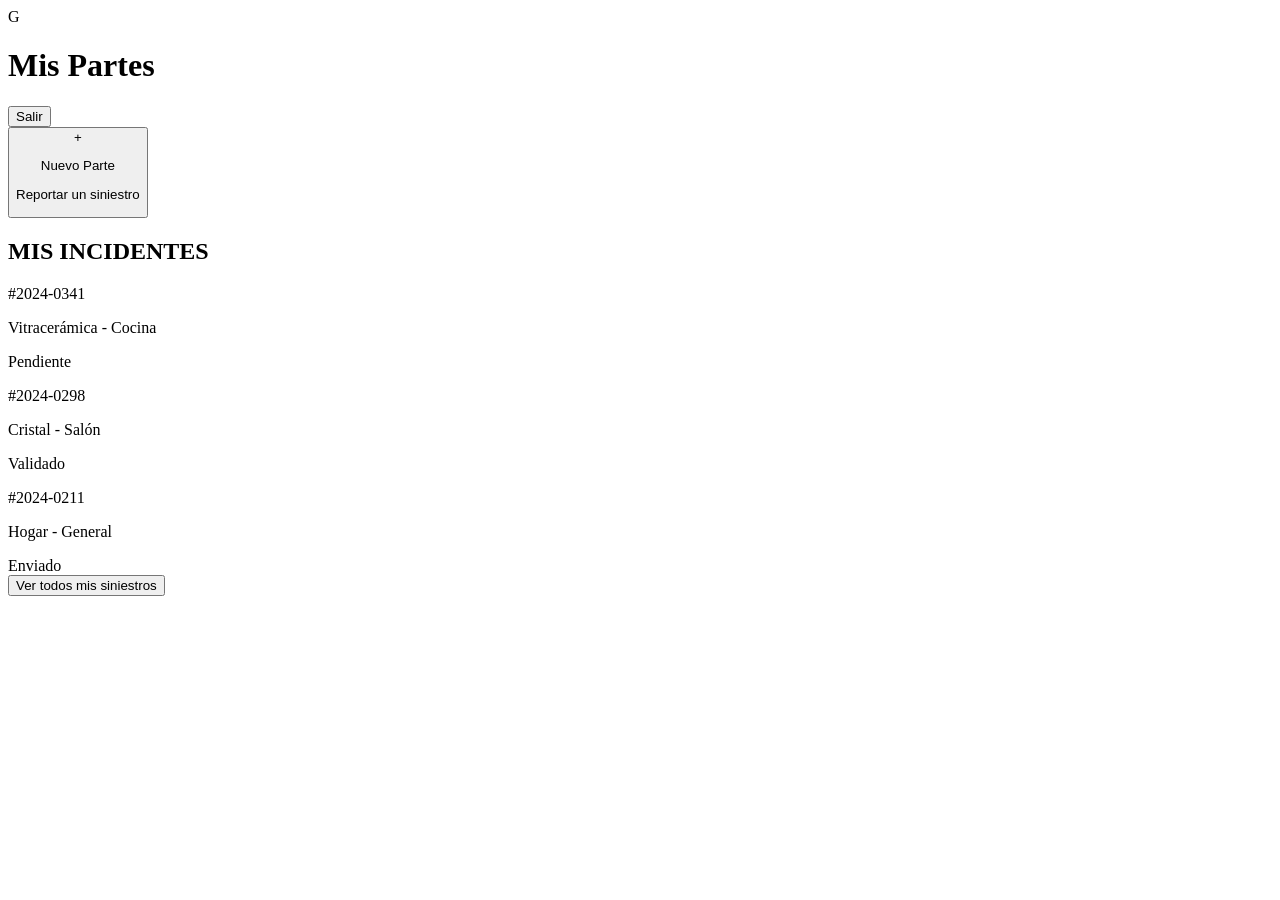
==== cliente/dashboard.html @ f973b1fd "carpeta cliente" ====
<!DOCTYPE html>
<html lang="es">
<head>
    <meta charset="UTF-8">
    <meta name="viewport" content="width=device-width, initial-scale=1.0">
    <title>GPLK - Dashboard</title>
    <link rel="stylesheet" href="Styles/stylesCliente.css">
</head>
<body>
    <div class="mobile-container">
        <!-- Contenedor Principal del Dashboard -->
         <div class="mobile-box">
            <!-- Encabezado del Dashboard -->
            <div class="dashboard-header">
                <div class="header-left">
                    <div class="logo-small">G</div>
                    <h1>Mis Partes</h1>
                </div>
                <div class="header-right">
                    <button class="btn-logout" onclick="logout()">Salir</button>
                </div>
            </div>

            <!-- Contenido Principal -->
            <div class="dashboard-content">
                <!-- Botón Nuevo Parte -->
                <button class="btn-nuevo-parte" onclick="irASeleccion()">
                    <span class="btn-icon">+</span>
                    <div class="btn-text">
                        <p class="btn-title">Nuevo Parte</p>
                        <p class="btn-subtitle">Reportar un siniestro</p>
                    </div>
                </button>

                <!-- Sección Mis Incidentes/Siniestros -->
                <div class="incidentes-section">
                    <h2 class="section-title">MIS INCIDENTES</h2>
                    
                    <div id="incidentesList" class="incidentes-list">
                        <!-- Los incidentes se cargarán aquí dinámicamente -->
                        <div class="incidente-card">
                            <div class="incidente-icon fuego"></div>
                            <div class="incidente-info">
                                <p class="incidente-id">#2024-0341</p>
                                <p class="incidente-tipo">Vitracerámica - Cocina</p>
                            </div>
                            <span class="badge badge-pendiente">Pendiente</span>
                        </div>

                        <div class="incidente-card">
                            <div class="incidente-icon cristal"></div>
                            <div class="incidente-info">
                                <p class="incidente-id">#2024-0298</p>
                                <p class="incidente-tipo">Cristal - Salón</p>
                            </div>
                            <span class="badge badge-validado">Validado</span>
                        </div>

                        <div class="incidente-card">
                            <div class="incidente-icon hogar"></div>
                            <div class="incidente-info">
                                <p class="incidente-id">#2024-0211</p>
                                <p class="incidente-tipo">Hogar - General</p>
                            </div>
                            <span class="badge badge-enviado">Enviado</span>
                        </div>
                    </div>
                </div>

                <!-- Botón Ver Todos -->
                <button class="btn-seguimiento" onclick="irASeguimiento()">
                    Ver todos mis siniestros
                </button>
            </div>
        </div>
    </div>

    <script src="js/main.js"></script>
</body>
</html>
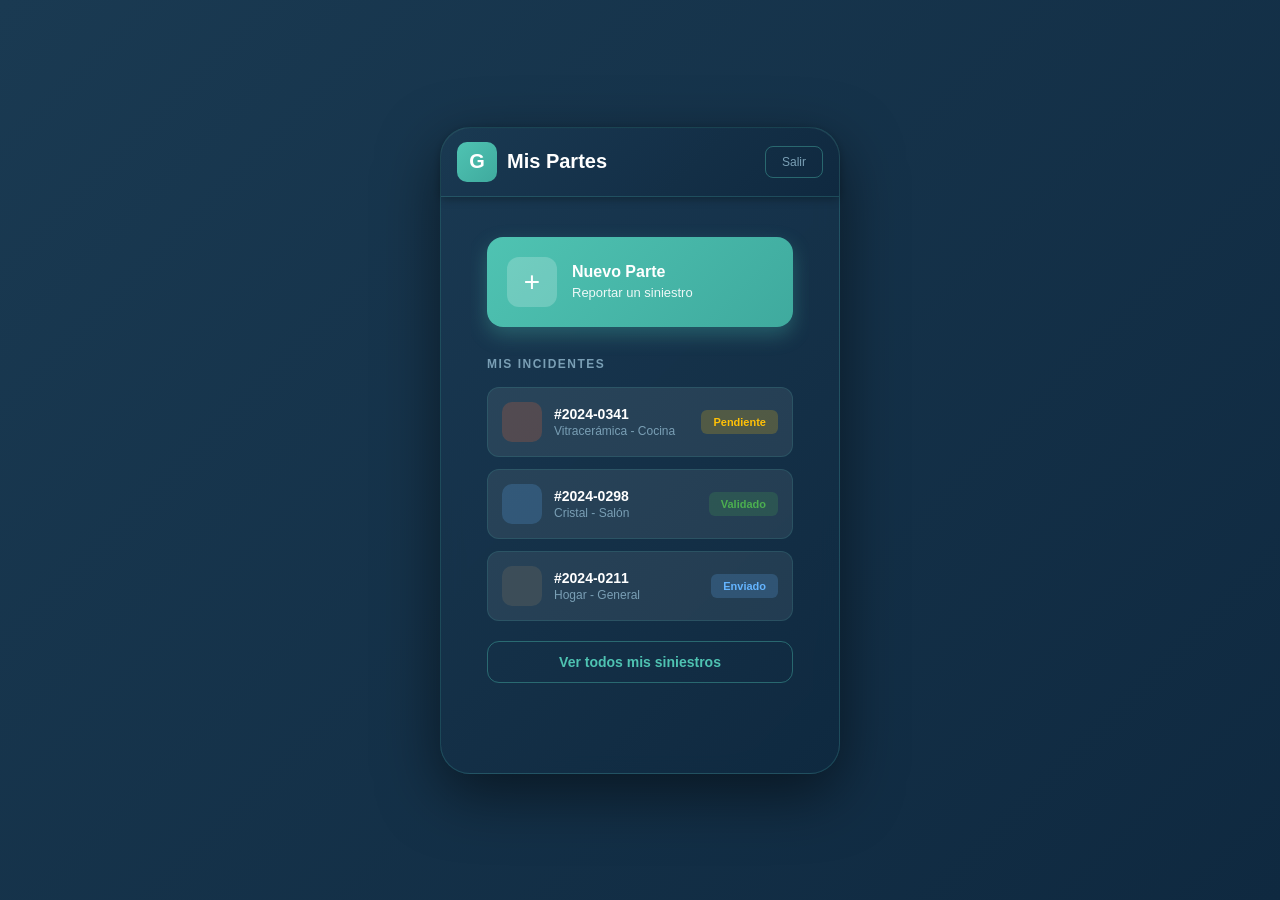
==== commit 22a59569: "Formulario V1 hecho" ====
--- a/cliente/dashboard.html
+++ b/cliente/dashboard.html
@@ -4,7 +4,7 @@
     <meta charset="UTF-8">
     <meta name="viewport" content="width=device-width, initial-scale=1.0">
     <title>GPLK - Dashboard</title>
-    <link rel="stylesheet" href="Styles/stylesCliente.css">
+    <link rel="stylesheet" href="../Styles/stylesCliente.css">
 </head>
 <body>
     <div class="mobile-container">
@@ -24,13 +24,13 @@
             <!-- Contenido Principal -->
             <div class="dashboard-content">
                 <!-- Botón Nuevo Parte -->
-                <button class="btn-nuevo-parte" onclick="irASeleccion()">
+                <a href="seleccion.html" class="btn-nuevo-parte">
                     <span class="btn-icon">+</span>
                     <div class="btn-text">
                         <p class="btn-title">Nuevo Parte</p>
                         <p class="btn-subtitle">Reportar un siniestro</p>
                     </div>
-                </button>
+                </a>
 
                 <!-- Sección Mis Incidentes/Siniestros -->
                 <div class="incidentes-section">
@@ -68,13 +68,13 @@
                 </div>
 
                 <!-- Botón Ver Todos -->
-                <button class="btn-seguimiento" onclick="irASeguimiento()">
+                <a href="seguimiento.html" class="btn-seguimiento">
                     Ver todos mis siniestros
-                </button>
+                </a>
             </div>
         </div>
     </div>
 
-    <script src="js/main.js"></script>
+    <script src="../js/main.js"></script>
 </body>
 </html>
--- a/Styles/stylesCliente.css
+++ b/Styles/stylesCliente.css
@@ -0,0 +1,1135 @@
+/* ============================================
+   ESTILOS GENERALES - GPLK
+   ============================================ */
+.mobile-container {
+    width: 100%;
+    max-width: 400px;
+}
+.mobile-box {
+    background: linear-gradient(135deg, rgba(26, 58, 82, 0.95) 0%, rgba(15, 41, 64, 0.95) 100%);
+    border: 1px solid rgba(79, 195, 178, 0.2);
+    border-radius: 30px;
+    padding: 50px 30px;
+    box-shadow: 
+        0 20px 60px rgba(0, 0, 0, 0.5),
+        inset 0 1px 0 rgba(255, 255, 255, 0.1);
+    backdrop-filter: blur(10px);
+}
+
+/* ============================================
+   ESTILOS DEL LOGIN - GPLK
+   ============================================ */
+
+* {
+    margin: 0;
+    padding: 0;
+    box-sizing: border-box;
+}
+
+body {
+    font-family: 'Segoe UI', Tahoma, Geneva, Verdana, sans-serif;
+    background: linear-gradient(135deg, #1a3a52 0%, #0f2940 100%);
+    min-height: 100vh;
+    display: flex;
+    justify-content: center;
+    align-items: center;
+    padding: 20px;
+}
+
+
+/* Sección de Logo */
+.logo-section {
+    text-align: center;
+    margin-bottom: 40px;
+}
+
+/* Icono del Logo */
+.logo-icon {
+    width: 140px;
+    height: 140px;
+    margin: 0 auto 25px;
+    background: rgba(79, 195, 178, 0.1);
+    border-radius: 20px;
+    display: flex;
+    align-items: center;
+    justify-content: center;
+}
+
+.logo-icon svg {
+    width: 100%;
+    height: 100%;
+}
+
+.logo-img {
+    width: 100%;
+    height: 100%;
+    object-fit: contain;
+}
+
+/* Título GPLK */
+.logo-title {
+    font-size: 36px;
+    font-weight: 700;
+    color: #ffffff;
+    margin-bottom: 5px;
+    letter-spacing: 2px;
+}
+
+/* Subtítulo */
+.logo-subtitle {
+    font-size: 11px;
+    color: #7a9fb5;
+    letter-spacing: 1.5px;
+    text-transform: uppercase;
+    font-weight: 500;
+}
+
+/* Formulario */
+.login-form {
+    display: flex;
+    flex-direction: column;
+    gap: 16px;
+    margin-bottom: 20px;
+}
+
+/* Grupo de formulario */
+.form-group {
+    display: flex;
+    flex-direction: column;
+}
+
+/* Inputs */
+.form-input {
+    padding: 14px 16px;
+    border: 1px solid rgba(79, 195, 178, 0.3);
+    border-radius: 12px;
+    background: rgba(79, 195, 178, 0.08);
+    color: #ffffff;
+    font-size: 14px;
+    transition: all 0.3s ease;
+    font-family: inherit;
+}
+
+.form-input::placeholder {
+    color: #7a9fb5;
+}
+
+.form-input:focus {
+    outline: none;
+    border-color: rgba(79, 195, 178, 0.6);
+    background: rgba(79, 195, 178, 0.12);
+    box-shadow: 0 0 10px rgba(79, 195, 178, 0.2);
+}
+
+/* Botón Entrar */
+.btn-entrar {
+    padding: 14px 16px;
+    background: linear-gradient(135deg, #4fc3b2 0%, #3faa9e 100%);
+    color: #ffffff;
+    border: none;
+    border-radius: 12px;
+    font-size: 15px;
+    font-weight: 600;
+    cursor: pointer;
+    transition: all 0.3s ease;
+    text-transform: uppercase;
+    letter-spacing: 1px;
+    box-shadow: 0 8px 20px rgba(79, 195, 178, 0.3);
+    margin-top: 10px;
+}
+
+.btn-entrar:hover {
+    background: linear-gradient(135deg, #5cd9c8 0%, #4fc3b2 100%);
+    box-shadow: 0 12px 30px rgba(79, 195, 178, 0.4);
+    transform: translateY(-2px);
+}
+
+.btn-entrar:active {
+    transform: translateY(0);
+    box-shadow: 0 4px 12px rgba(79, 195, 178, 0.3);
+}
+
+.btn-entrar:disabled {
+    opacity: 0.6;
+    cursor: not-allowed;
+}
+
+/* Enlace Contraseña Olvidada */
+.forgot-password {
+    text-align: center;
+}
+
+.forgot-password a {
+    color: #7a9fb5;
+    text-decoration: none;
+    font-size: 12px;
+    transition: all 0.3s ease;
+    border-bottom: 1px solid transparent;
+}
+
+.forgot-password a:hover {
+    color: #4fc3b2;
+    border-bottom-color: #4fc3b2;
+}
+
+/* Responsive */
+@media (max-width: 480px) {
+    .login-box {
+        padding: 40px 20px;
+        border-radius: 20px;
+    }
+
+    .logo-title {
+        font-size: 28px;
+    }
+
+    .logo-icon {
+        width: 60px;
+        height: 60px;
+    }
+
+    .form-input,
+    .btn-entrar {
+        font-size: 13px;
+        padding: 12px 14px;
+    }
+
+    .logo-section {
+        margin-bottom: 30px;
+    }
+
+    .login-form {
+        gap: 14px;
+    }
+}
+
+/* ============================================
+   ESTILOS DEL DASHBOARD - GPLK
+   ============================================ */
+
+body {
+    font-family: 'Segoe UI', Tahoma, Geneva, Verdana, sans-serif;
+    background: linear-gradient(135deg, #1a3a52 0%, #0f2940 100%);
+    min-height: 100vh;
+    display: flex;
+    justify-content: center;
+    align-items: center;
+    padding: 20px;
+}
+
+/* Encabezado del Dashboard */
+.dashboard-header {
+    background: linear-gradient(135deg, rgba(26, 58, 82, 0.95) 0%, rgba(15, 41, 64, 0.95) 100%);
+    border-bottom: 1px solid rgba(79, 195, 178, 0.2);
+    padding: 14px 16px;
+    display: flex;
+    justify-content: space-between;
+    align-items: center;
+    box-shadow: 0 2px 10px rgba(0, 0, 0, 0.3);
+    flex-shrink: 0;
+    width: calc(100% + 60px); /*adaptar el ancho al ancho de la pantalla mobil simulada*/
+    margin: -50px -30px 0 -30px;
+    border-radius: 30px 30px 0 0;
+}
+
+.header-left {
+    display: flex;
+    align-items: center;
+    gap: 10px;
+}
+
+.logo-small {
+    width: 40px;
+    height: 40px;
+    background: linear-gradient(135deg, #4fc3b2 0%, #3faa9e 100%);
+    border-radius: 10px;
+    display: flex;
+    align-items: center;
+    justify-content: center;
+    color: #ffffff;
+    font-weight: 700;
+    font-size: 20px;
+}
+
+.dashboard-header h1 {
+    color: #ffffff;
+    font-size: 20px;
+    font-weight: 600;
+    margin: 0;
+}
+
+.header-right {
+    display: flex;
+    gap: 10px;
+}
+
+.btn-logout {
+    padding: 8px 16px;
+    background: transparent;
+    color: #7a9fb5;
+    border: 1px solid rgba(79, 195, 178, 0.4);
+    border-radius: 8px;
+    font-size: 12px;
+    cursor: pointer;
+    transition: all 0.3s ease;
+}
+
+.btn-logout:hover {
+    color: #4fc3b2;
+    border-color: rgba(79, 195, 178, 0.8);
+    background: rgba(79, 195, 178, 0.1);
+}
+
+/* Contenido del Dashboard */
+.dashboard-content {
+    flex: 1;
+    padding: 40px 16px;
+    overflow-y: auto;
+    width: 100%;
+    display: flex;
+    flex-direction: column;
+    justify-content: center;
+}
+
+/* Botón Nuevo Parte */
+.btn-nuevo-parte {
+    width: 100%;
+    margin: 0 0 30px 0;
+    padding: 20px;
+    background: linear-gradient(135deg, #4fc3b2 0%, #3faa9e 100%);
+    border: none;
+    border-radius: 16px;
+    color: #ffffff;
+    display: flex;
+    align-items: center;
+    gap: 15px;
+    cursor: pointer;
+    transition: all 0.3s ease;
+    box-shadow: 0 8px 20px rgba(79, 195, 178, 0.3);
+    text-decoration: none;
+}
+
+.btn-nuevo-parte:hover {
+    transform: translateY(-4px);
+    box-shadow: 0 12px 30px rgba(79, 195, 178, 0.4);
+}
+
+.btn-icon {
+    width: 50px;
+    height: 50px;
+    background: rgba(255, 255, 255, 0.2);
+    border-radius: 12px;
+    display: flex;
+    align-items: center;
+    justify-content: center;
+    font-size: 28px;
+    font-weight: 300;
+    flex-shrink: 0;
+}
+
+.btn-text {
+    text-align: left;
+}
+
+.btn-title {
+    font-size: 16px;
+    font-weight: 600;
+    margin-bottom: 4px;
+}
+
+.btn-subtitle {
+    font-size: 13px;
+    opacity: 0.9;
+}
+
+/* Sección de Incidentes */
+.incidentes-section {
+    width: 100%;
+}
+
+.section-title {
+    color: #7a9fb5;
+    font-size: 12px;
+    font-weight: 700;
+    letter-spacing: 1.5px;
+    text-transform: uppercase;
+    margin-bottom: 16px;
+}
+
+.incidentes-list {
+    display: flex;
+    flex-direction: column;
+    gap: 12px;
+    margin-bottom: 20px;
+}
+
+/* Tarjeta de Incidente */
+.incidente-card {
+    background: rgba(255, 255, 255, 0.08);
+    border: 1px solid rgba(79, 195, 178, 0.15);
+    border-radius: 12px;
+    padding: 14px;
+    display: flex;
+    align-items: center;
+    gap: 12px;
+    transition: all 0.3s ease;
+    cursor: pointer;
+}
+
+.incidente-card:hover {
+    background: rgba(79, 195, 178, 0.1);
+    border-color: rgba(79, 195, 178, 0.3);
+    transform: translateX(4px);
+}
+
+.incidente-icon {
+    width: 40px;
+    height: 40px;
+    border-radius: 10px;
+    display: flex;
+    align-items: center;
+    justify-content: center;
+    font-size: 20px;
+    flex-shrink: 0;
+}
+
+.incidente-icon.fuego {
+    background: rgba(255, 107, 53, 0.2);
+    color: #ff6b35;
+}
+
+.incidente-icon.cristal {
+    background: rgba(100, 180, 255, 0.2);
+    color: #64b4ff;
+}
+
+.incidente-icon.hogar {
+    background: rgba(150, 130, 100, 0.2);
+    color: #a89878;
+}
+
+.incidente-info {
+    flex: 1;
+}
+
+.incidente-id {
+    color: #ffffff;
+    font-size: 14px;
+    font-weight: 600;
+    margin-bottom: 2px;
+}
+
+.incidente-tipo {
+    color: #7a9fb5;
+    font-size: 12px;
+}
+
+/* Badges de Estado */
+.badge {
+    padding: 6px 12px;
+    border-radius: 6px;
+    font-size: 11px;
+    font-weight: 600;
+    white-space: nowrap;
+    text-transform: capitalize;
+}
+
+.badge-pendiente {
+    background: rgba(255, 193, 7, 0.2);
+    color: #ffc107;
+}
+
+.badge-validado {
+    background: rgba(76, 175, 80, 0.2);
+    color: #4caf50;
+}
+
+.badge-enviado {
+    background: rgba(100, 180, 255, 0.2);
+    color: #64b4ff;
+}
+
+/* Botón Seguimiento */
+.btn-seguimiento {
+    width: 100%;
+    margin: 0;
+    padding: 12px;
+    background: transparent;
+    border: 1px solid rgba(79, 195, 178, 0.4);
+    border-radius: 12px;
+    color: #4fc3b2;
+    font-size: 14px;
+    font-weight: 600;
+    cursor: pointer;
+    transition: all 0.3s ease;
+    text-decoration: none;
+    display: block;
+    text-align: center;
+}
+
+.btn-seguimiento:hover {
+    background: rgba(79, 195, 178, 0.1);
+    border-color: #4fc3b2;
+}
+
+/* Responsive Dashboard */
+@media (max-width: 480px) {
+    .dashboard-content {
+        padding: 16px;
+    }
+
+    .btn-nuevo-parte {
+        padding: 16px;
+        margin-bottom: 24px;
+    }
+
+    .btn-icon {
+        width: 40px;
+        height: 40px;
+        font-size: 24px;
+    }
+
+    .btn-title {
+        font-size: 15px;
+    }
+
+    .btn-subtitle {
+        font-size: 12px;
+    }
+
+    .incidente-card {
+        padding: 12px;
+    }
+}
+
+/* ============================================
+   ESTILOS DE SELECCIÓN - GPLK
+   ============================================ */
+
+/* Botón Atrás */
+.btn-back {
+    background: transparent;
+    color: #4fc3b2;
+    border: none;
+    font-size: 28px;
+    cursor: pointer;
+    padding: 0;
+    transition: all 0.3s ease;
+    text-decoration: none;
+}
+
+.btn-back:hover {
+    color: #5cd9c8;
+    transform: translateX(-2px);
+}
+
+/* Descripción */
+.seleccion-description {
+    text-align: center;
+    margin-bottom: 24px;
+}
+
+.seleccion-description p {
+    color: #7a9fb5;
+    font-size: 14px;
+    font-weight: 500;
+}
+
+/* Opciones de Proceso */
+.seleccion-options {
+    display: flex;
+    flex-direction: column;
+    gap: 16px;
+    margin-bottom: 24px;
+}
+
+/* Botón de Opción */
+.option-button {
+    display: flex;
+    align-items: center;
+    gap: 14px;
+    width: 100%;
+    padding: 18px;
+    background: linear-gradient(135deg, rgba(79, 195, 178, 0.15) 0%, rgba(79, 195, 178, 0.08) 100%);
+    border: 1.5px solid rgba(79, 195, 178, 0.3);
+    border-radius: 14px;
+    color: #ffffff;
+    cursor: pointer;
+    text-decoration: none;
+    transition: all 0.3s ease;
+    position: relative;
+    overflow: hidden;
+}
+
+.option-button:hover {
+    background: linear-gradient(135deg, rgba(79, 195, 178, 0.25) 0%, rgba(79, 195, 178, 0.15) 100%);
+    border-color: rgba(79, 195, 178, 0.6);
+    transform: translateX(4px);
+    box-shadow: 0 8px 20px rgba(79, 195, 178, 0.2);
+}
+
+.option-button:active {
+    transform: translateX(2px);
+}
+
+/* Ícono de Opción */
+.option-icon {
+    font-size: 32px;
+    flex-shrink: 0;
+}
+
+/* Contenido de Opción */
+.option-content {
+    flex: 1;
+    text-align: left;
+}
+
+.option-title {
+    font-size: 16px;
+    font-weight: 600;
+    margin: 0 0 4px 0;
+    color: #ffffff;
+}
+
+.option-subtitle {
+    font-size: 12px;
+    color: #7a9fb5;
+    margin: 0;
+}
+
+/* Flecha de Opción */
+.option-arrow {
+    font-size: 20px;
+    color: #4fc3b2;
+    flex-shrink: 0;
+}
+
+/* Información al pie */
+.seleccion-info {
+    text-align: center;
+    padding: 12px;
+    background: rgba(79, 195, 178, 0.08);
+    border-radius: 10px;
+}
+
+.seleccion-info p {
+    color: #7a9fb5;
+    font-size: 12px;
+    margin: 0;
+    line-height: 1.4;
+}
+
+/* ============================================
+   ESTILOS PARA BOTONES DE TIPO SINIESTRO
+   ============================================ */
+
+.tipo-buttons {
+    display: grid;
+    grid-template-columns: 1fr 1fr;
+    gap: 10px;
+    margin-bottom: 12px;
+}
+
+.tipo-btn {
+    padding: 12px;
+    background: rgba(79, 195, 178, 0.08);
+    border: 1px solid rgba(79, 195, 178, 0.3);
+    border-radius: 10px;
+    color: #7a9fb5;
+    font-size: 12px;
+    font-weight: 600;
+    cursor: pointer;
+    transition: all 0.3s ease;
+    text-align: center;
+    line-height: 1.3;
+}
+
+.tipo-btn:hover {
+    background: rgba(79, 195, 178, 0.15);
+    border-color: rgba(79, 195, 178, 0.5);
+}
+
+.tipo-btn.active {
+    background: linear-gradient(135deg, #4fc3b2 0%, #3faa9e 100%);
+    color: #ffffff;
+    border-color: #4fc3b2;
+    box-shadow: 0 4px 12px rgba(79, 195, 178, 0.3);
+}
+
+/* Responsive para botones de tipo */
+@media (max-width: 480px) {
+    .tipo-buttons {
+        grid-template-columns: 1fr;
+        gap: 8px;
+    }
+
+    .tipo-btn {
+        padding: 10px;
+        font-size: 11px;
+    }
+}
+
+/* ============================================
+   ESTILOS PARA PÁGINA DE FOTOS
+   ============================================ */
+
+/* Drop Zone */
+.drop-zone {
+    border: 2px dashed rgba(79, 195, 178, 0.4);
+    border-radius: 12px;
+    padding: 24px;
+    text-align: center;
+    cursor: pointer;
+    transition: all 0.3s ease;
+    background: rgba(79, 195, 178, 0.05);
+    display: flex;
+    flex-direction: column;
+    align-items: center;
+    justify-content: center;
+    min-height: 140px;
+}
+
+.drop-zone:hover {
+    border-color: rgba(79, 195, 178, 0.6);
+    background: rgba(79, 195, 178, 0.1);
+}
+
+.drop-zone.drag-over {
+    border-color: #4fc3b2;
+    background: rgba(79, 195, 178, 0.15);
+    box-shadow: 0 0 15px rgba(79, 195, 178, 0.3);
+}
+
+.drop-zone-icon {
+    font-size: 48px;
+    margin-bottom: 12px;
+}
+
+.drop-zone-text {
+    margin: 0;
+}
+
+.drop-zone-title {
+    color: #ffffff;
+    font-size: 14px;
+    font-weight: 600;
+    margin: 0 0 4px 0;
+}
+
+.drop-zone-subtitle {
+    color: #7a9fb5;
+    font-size: 12px;
+    margin: 0;
+}
+
+/* Preview de Fotos */
+.fotos-preview {
+    display: grid;
+    grid-template-columns: repeat(3, 1fr);
+    gap: 10px;
+    margin-top: 16px;
+}
+
+.foto-item {
+    position: relative;
+    border-radius: 10px;
+    overflow: hidden;
+    aspect-ratio: 1;
+    background: rgba(79, 195, 178, 0.1);
+    border: 1px solid rgba(79, 195, 178, 0.2);
+}
+
+.foto-item img {
+    width: 100%;
+    height: 100%;
+    object-fit: cover;
+}
+
+.btn-remove-foto {
+    position: absolute;
+    top: 4px;
+    right: 4px;
+    width: 28px;
+    height: 28px;
+    background: rgba(255, 65, 65, 0.9);
+    border: none;
+    border-radius: 50%;
+    color: #ffffff;
+    font-size: 20px;
+    cursor: pointer;
+    transition: all 0.2s ease;
+    display: flex;
+    align-items: center;
+    justify-content: center;
+    padding: 0;
+}
+
+.btn-remove-foto:hover {
+    background: rgba(255, 65, 65, 1);
+    transform: scale(1.1);
+}
+
+.foto-numero {
+    position: absolute;
+    bottom: 6px;
+    left: 6px;
+    background: rgba(79, 195, 178, 0.8);
+    color: #ffffff;
+    font-size: 11px;
+    font-weight: 600;
+    padding: 2px 6px;
+    border-radius: 4px;
+}
+
+/* Responsive para fotos */
+@media (max-width: 480px) {
+    .fotos-preview {
+        grid-template-columns: repeat(2, 1fr);
+    }
+
+    .drop-zone {
+        padding: 16px;
+        min-height: 120px;
+    }
+
+    .drop-zone-icon {
+        font-size: 40px;
+        margin-bottom: 8px;
+    }
+
+    .drop-zone-title {
+        font-size: 13px;
+    }
+
+    .drop-zone-subtitle {
+        font-size: 11px;
+    }
+}
+
+/* ============================================
+   ESTILOS PARA FORMULARIO V1 - CONSISTENTE
+   ============================================ */
+
+/* Label de Sección */
+.section-label {
+    display: block;
+    color: #7a9fb5;
+    font-size: 11px;
+    font-weight: 700;
+    letter-spacing: 1.5px;
+    text-transform: uppercase;
+    margin-bottom: 10px;
+}
+
+/* Botones de Tipo */
+.tipo-buttons-v1 {
+    display: grid;
+    grid-template-columns: 1fr 1fr;
+    gap: 10px;
+    margin-bottom: 20px;
+}
+
+.tipo-btn-v1 {
+    flex: 1;
+    min-width: 70px;
+    padding: 16px 12px;
+    background: rgba(79, 195, 178, 0.08);
+    border: 1.5px solid rgba(79, 195, 178, 0.3);
+    border-radius: 10px;
+    color: #7a9fb5;
+    font-size: 12px;
+    font-weight: 700;
+    cursor: pointer;
+    transition: all 0.3s ease;
+    text-align: center;
+    letter-spacing: 0.5px;
+}
+
+.tipo-btn-v1:hover {
+    background: rgba(79, 195, 178, 0.2);
+    border-color: #4fc3b2;
+    color: #4fc3b2;
+}
+
+.tipo-btn-v1.active {
+    background: linear-gradient(135deg, #4fc3b2 0%, #3faa9e 100%);
+    color: #ffffff;
+    border-color: #4fc3b2;
+    box-shadow: 0 4px 12px rgba(79, 195, 178, 0.3);
+}
+
+/* Grupo de Botones Sí/No */
+.button-group-v1 {
+    display: flex;
+    gap: 12px;
+    margin-bottom: 12px;
+}
+
+.btn-opcion {
+    flex: 1;
+    padding: 12px;
+    border: 1.5px solid rgba(79, 195, 178, 0.3);
+    border-radius: 8px;
+    background: rgba(79, 195, 178, 0.08);
+    color: #7a9fb5;
+    font-size: 13px;
+    font-weight: 600;
+    cursor: pointer;
+    transition: all 0.3s ease;
+}
+
+.btn-opcion:hover {
+    background: rgba(79, 195, 178, 0.15);
+    border-color: #4fc3b2;
+    color: #4fc3b2;
+}
+
+.btn-opcion.active {
+    background: linear-gradient(135deg, #4fc3b2 0%, #3faa9e 100%);
+    color: #ffffff;
+    border-color: #4fc3b2;
+    box-shadow: 0 4px 12px rgba(79, 195, 178, 0.3);
+}
+
+/* ============================================
+   ESTILOS PARA INPUTS Y FORMULARIOS
+   ============================================ */
+
+.guided-form {
+    width: 100%;
+}
+
+.form-section {
+    margin-bottom: 20px;
+}
+
+/* Input de texto y datetime */
+.text-input,
+.select-input,
+.textarea-input {
+    width: 100%;
+    padding: 12px 14px;
+    border: 1.5px solid rgba(79, 195, 178, 0.3);
+    border-radius: 8px;
+    background: rgba(79, 195, 178, 0.08);
+    color: #ffffff;
+    font-size: 13px;
+    font-family: 'Segoe UI', Tahoma, Geneva, Verdana, sans-serif;
+    transition: all 0.3s ease;
+    box-sizing: border-box;
+}
+
+.text-input::placeholder,
+.select-input::placeholder,
+.textarea-input::placeholder {
+    color: rgba(255, 255, 255, 0.5);
+}
+
+.text-input:focus,
+.select-input:focus,
+.textarea-input:focus {
+    background: rgba(79, 195, 178, 0.15);
+    border-color: #4fc3b2;
+    color: #ffffff;
+    outline: none;
+    box-shadow: 0 0 12px rgba(79, 195, 178, 0.2);
+}
+
+.textarea-input {
+    resize: vertical;
+    min-height: 100px;
+}
+
+/* Selects con color de texto */
+.select-input option {
+    background: rgb(26, 58, 82);
+    color: #ffffff;
+}
+
+/* Botón siguiente */
+.btn-siguiente {
+    width: 100%;
+    padding: 14px;
+    background: linear-gradient(135deg, #4fc3b2 0%, #3faa9e 100%);
+    border: 1.5px solid #4fc3b2;
+    border-radius: 8px;
+    color: #ffffff;
+    font-size: 14px;
+    font-weight: 700;
+    cursor: pointer;
+    transition: all 0.3s ease;
+    margin-top: 20px;
+}
+
+.btn-siguiente:hover {
+    box-shadow: 0 8px 20px rgba(79, 195, 178, 0.4);
+    transform: translateY(-2px);
+}
+
+.btn-siguiente:active {
+    transform: translateY(0);
+}
+
+/* ============================================
+   ESTILOS PARA FOTOS - DROP ZONE
+   ============================================ */
+
+.form-hint {
+    color: rgba(255, 255, 255, 0.6);
+    font-size: 12px;
+    margin-bottom: 15px;
+    line-height: 1.4;
+}
+
+/* Drop Zone */
+.drop-zone {
+    border: 2px dashed rgba(79, 195, 178, 0.4);
+    border-radius: 12px;
+    padding: 30px 20px;
+    text-align: center;
+    background: rgba(79, 195, 178, 0.05);
+    cursor: pointer;
+    transition: all 0.3s ease;
+    display: flex;
+    flex-direction: column;
+    align-items: center;
+    justify-content: center;
+    min-height: 140px;
+    margin-bottom: 20px;
+}
+
+.drop-zone:hover {
+    background: rgba(79, 195, 178, 0.1);
+    border-color: rgba(79, 195, 178, 0.6);
+}
+
+.drop-zone.drag-over {
+    background: rgba(79, 195, 178, 0.15);
+    border-color: #4fc3b2;
+    box-shadow: 0 0 20px rgba(79, 195, 178, 0.3);
+}
+
+.drop-zone-icon {
+    font-size: 40px;
+    margin-bottom: 10px;
+}
+
+.drop-zone-text {
+    display: flex;
+    flex-direction: column;
+    gap: 5px;
+}
+
+.drop-zone-title {
+    color: #ffffff;
+    font-size: 14px;
+    font-weight: 600;
+    margin: 0;
+}
+
+.drop-zone-subtitle {
+    color: #7a9fb5;
+    font-size: 12px;
+    margin: 0;
+}
+
+/* Preview Grid */
+.fotos-preview {
+    display: grid;
+    grid-template-columns: repeat(3, 1fr);
+    gap: 12px;
+    margin-bottom: 20px;
+}
+
+/* Foto Item */
+.foto-item {
+    position: relative;
+    aspect-ratio: 1;
+    border-radius: 10px;
+    overflow: hidden;
+    border: 1.5px solid rgba(79, 195, 178, 0.2);
+    cursor: pointer;
+    transition: all 0.3s ease;
+}
+
+.foto-item:hover {
+    box-shadow: 0 4px 12px rgba(79, 195, 178, 0.2);
+    border-color: rgba(79, 195, 178, 0.4);
+}
+
+.foto-item img {
+    width: 100%;
+    height: 100%;
+    object-fit: cover;
+}
+
+.foto-numero {
+    position: absolute;
+    top: 6px;
+    right: 6px;
+    background: linear-gradient(135deg, #4fc3b2 0%, #3faa9e 100%);
+    color: #ffffff;
+    font-size: 11px;
+    font-weight: 700;
+    width: 24px;
+    height: 24px;
+    display: flex;
+    align-items: center;
+    justify-content: center;
+    border-radius: 50%;
+    box-shadow: 0 2px 8px rgba(0, 0, 0, 0.3);
+}
+
+.btn-remove-foto {
+    position: absolute;
+    top: 6px;
+    left: 6px;
+    background: rgba(0, 0, 0, 0.6);
+    border: none;
+    border-radius: 50%;
+    width: 28px;
+    height: 28px;
+    color: #ffffff;
+    font-size: 18px;
+    cursor: pointer;
+    display: flex;
+    align-items: center;
+    justify-content: center;
+    transition: all 0.3s ease;
+    opacity: 0;
+}
+
+.foto-item:hover .btn-remove-foto {
+    opacity: 1;
+}
+
+.btn-remove-foto:hover {
+    background: rgba(255, 59, 48, 0.8);
+    transform: scale(1.1);
+}
+
+/* Responsive Fotos */
+@media (max-width: 480px) {
+    .fotos-preview {
+        grid-template-columns: repeat(2, 1fr);
+        gap: 10px;
+    }
+
+    .drop-zone {
+        padding: 20px 15px;
+        min-height: 120px;
+    }
+
+    .drop-zone-icon {
+        font-size: 32px;
+        margin-bottom: 8px;
+    }
+
+    .drop-zone-title {
+        font-size: 13px;
+    }
+
+    .drop-zone-subtitle {
+        font-size: 11px;
+    }
+}
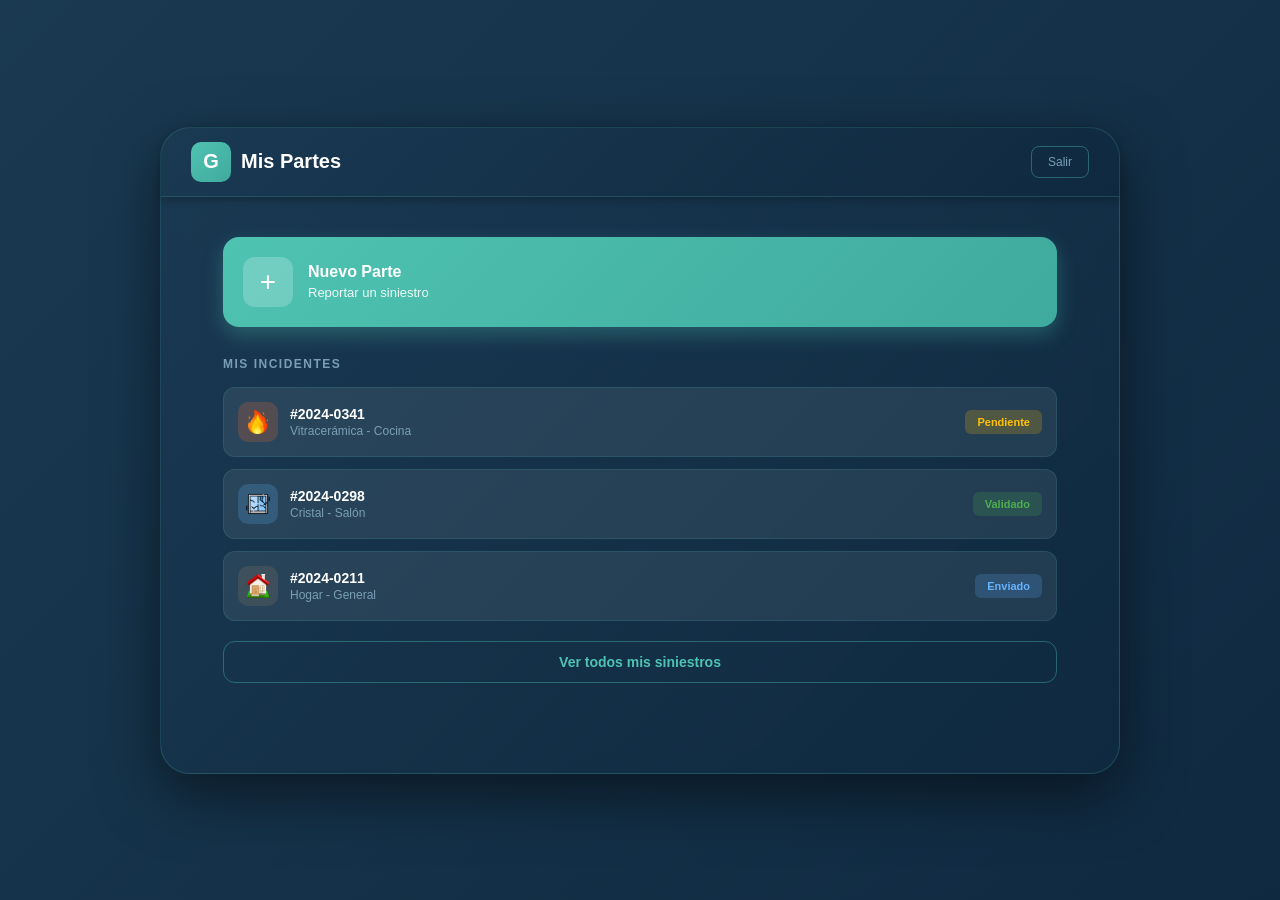
==== commit dfcc7482: "Modificaciones" ====
--- a/cliente/dashboard.html
+++ b/cliente/dashboard.html
@@ -39,7 +39,7 @@
                     <div id="incidentesList" class="incidentes-list">
                         <!-- Los incidentes se cargarán aquí dinámicamente -->
                         <div class="incidente-card">
-                            <div class="incidente-icon fuego"></div>
+                            <div class="incidente-icon fuego"><img src="../Images/fuego.png" alt="Fuego"></div>
                             <div class="incidente-info">
                                 <p class="incidente-id">#2024-0341</p>
                                 <p class="incidente-tipo">Vitracerámica - Cocina</p>
@@ -48,7 +48,7 @@
                         </div>
 
                         <div class="incidente-card">
-                            <div class="incidente-icon cristal"></div>
+                            <div class="incidente-icon cristal"><img src="../Images/cristal.png" alt="Cristal"></div>
                             <div class="incidente-info">
                                 <p class="incidente-id">#2024-0298</p>
                                 <p class="incidente-tipo">Cristal - Salón</p>
@@ -57,7 +57,7 @@
                         </div>
 
                         <div class="incidente-card">
-                            <div class="incidente-icon hogar"></div>
+                            <div class="incidente-icon hogar"><img src="../Images/hogar.png" alt="Hogar"></div>
                             <div class="incidente-info">
                                 <p class="incidente-id">#2024-0211</p>
                                 <p class="incidente-tipo">Hogar - General</p>
--- a/Styles/stylesCliente.css
+++ b/Styles/stylesCliente.css
@@ -1,41 +1,41 @@
 /* ============================================
    ESTILOS GENERALES - GPLK
    ============================================ */
+* {
+    margin: 0;
+    padding: 0;
+    box-sizing: border-box;
+}
+
+body {
+    font-family: 'Segoe UI', Tahoma, Geneva, Verdana, sans-serif;
+    background: linear-gradient(135deg, #1a3a52 0%, #0f2940 100%);
+    min-height: 100vh;
+    display: flex;
+    justify-content: center;
+    align-items: center;
+    padding: 20px;
+}
+
+/* Contenedor "móvil" centrado, adaptable también a escritorio */
 .mobile-container {
     width: 100%;
     max-width: 400px;
 }
+
 .mobile-box {
     background: linear-gradient(135deg, rgba(26, 58, 82, 0.95) 0%, rgba(15, 41, 64, 0.95) 100%);
     border: 1px solid rgba(79, 195, 178, 0.2);
     border-radius: 30px;
-    padding: 50px 30px;
-    box-shadow: 
+    padding: 50px 30px;            /* NO lo cambies en el @media de escritorio */
+    box-shadow:
         0 20px 60px rgba(0, 0, 0, 0.5),
         inset 0 1px 0 rgba(255, 255, 255, 0.1);
     backdrop-filter: blur(10px);
 }
-
 /* ============================================
    ESTILOS DEL LOGIN - GPLK
    ============================================ */
-
-* {
-    margin: 0;
-    padding: 0;
-    box-sizing: border-box;
-}
-
-body {
-    font-family: 'Segoe UI', Tahoma, Geneva, Verdana, sans-serif;
-    background: linear-gradient(135deg, #1a3a52 0%, #0f2940 100%);
-    min-height: 100vh;
-    display: flex;
-    justify-content: center;
-    align-items: center;
-    padding: 20px;
-}
-
 
 /* Sección de Logo */
 .logo-section {
@@ -92,10 +92,41 @@
     margin-bottom: 20px;
 }
 
+/* Nota informativa de login */
+.login-note {
+    background: rgba(79, 195, 178, 0.08);
+    border: 1px solid rgba(79, 195, 178, 0.3);
+    border-radius: 10px;
+    padding: 14px;
+    margin-top: 16px;
+    font-size: 11px;
+    color: #7a9fb5;
+    line-height: 1.6;
+}
+
+.login-note p {
+    margin: 6px 0;
+}
+
+.login-note strong {
+    color: #4fc3b2;
+    font-weight: 700;
+}
+
 /* Grupo de formulario */
 .form-group {
     display: flex;
     flex-direction: column;
+}
+
+/* Label de formulario */
+.form-label {
+    color: #7a9fb5;
+    font-size: 12px;
+    font-weight: 700;
+    letter-spacing: 0.5px;
+    margin-bottom: 8px;
+    text-transform: uppercase;
 }
 
 /* Inputs */
@@ -172,7 +203,7 @@
     border-bottom-color: #4fc3b2;
 }
 
-/* Responsive */
+/* Responsive Login */
 @media (max-width: 480px) {
     .login-box {
         padding: 40px 20px;
@@ -207,27 +238,19 @@
    ESTILOS DEL DASHBOARD - GPLK
    ============================================ */
 
-body {
-    font-family: 'Segoe UI', Tahoma, Geneva, Verdana, sans-serif;
-    background: linear-gradient(135deg, #1a3a52 0%, #0f2940 100%);
-    min-height: 100vh;
-    display: flex;
-    justify-content: center;
-    align-items: center;
-    padding: 20px;
-}
-
 /* Encabezado del Dashboard */
 .dashboard-header {
     background: linear-gradient(135deg, rgba(26, 58, 82, 0.95) 0%, rgba(15, 41, 64, 0.95) 100%);
     border-bottom: 1px solid rgba(79, 195, 178, 0.2);
-    padding: 14px 16px;
+    padding: 14px 30px;
     display: flex;
     justify-content: space-between;
     align-items: center;
     box-shadow: 0 2px 10px rgba(0, 0, 0, 0.3);
     flex-shrink: 0;
-    width: calc(100% + 60px); /*adaptar el ancho al ancho de la pantalla mobil simulada*/
+
+    /* IMPORTANTE: ancho y márgenes alineados con .mobile-box */
+    width: calc(100% + 60px);
     margin: -50px -30px 0 -30px;
     border-radius: 30px 30px 0 0;
 }
@@ -391,6 +414,12 @@
     justify-content: center;
     font-size: 20px;
     flex-shrink: 0;
+}
+
+.incidente-icon img {
+    width: 24px;
+    height: 24px;
+    object-fit: contain;
 }
 
 .incidente-icon.fuego {
@@ -472,7 +501,7 @@
     border-color: #4fc3b2;
 }
 
-/* Responsive Dashboard */
+/* Responsive Dashboard (móvil) */
 @media (max-width: 480px) {
     .dashboard-content {
         padding: 16px;
@@ -502,7 +531,7 @@
     }
 }
 
-/* ============================================
+/* ===================================================
    ESTILOS DE SELECCIÓN - GPLK
    ============================================ */
 
@@ -576,6 +605,15 @@
 .option-icon {
     font-size: 32px;
     flex-shrink: 0;
+    display: flex;
+    align-items: center;
+    justify-content: center;
+}
+
+.option-icon img {
+    width: 32px;
+    height: 32px;
+    object-fit: contain;
 }
 
 /* Contenido de Opción */
@@ -1012,6 +1050,15 @@
 .drop-zone-icon {
     font-size: 40px;
     margin-bottom: 10px;
+    display: flex;
+    align-items: center;
+    justify-content: center;
+}
+
+.drop-zone-icon img {
+    width: 50px;
+    height: 50px;
+    object-fit: contain;
 }
 
 .drop-zone-text {
@@ -1031,6 +1078,24 @@
     color: #7a9fb5;
     font-size: 12px;
     margin: 0;
+}
+
+/* Contador de fotos */
+.fotos-contador {
+    display: inline-block;
+    background: rgba(79, 195, 178, 0.12);
+    border: 1px solid rgba(79, 195, 178, 0.3);
+    border-radius: 8px;
+    padding: 8px 12px;
+    color: #7a9fb5;
+    font-size: 12px;
+    font-weight: 700;
+    margin-bottom: 12px;
+}
+
+.fotos-contador span {
+    color: #4fc3b2;
+    font-weight: 700;
 }
 
 /* Preview Grid */
@@ -1133,3 +1198,394 @@
         font-size: 11px;
     }
 }
+
+/* ============================================
+   ESTILOS PARA FORMULARIO V2 - ANÁLISIS RÁPIDO
+   ============================================ */
+
+/* Badge IA Activado */
+.badge-ia-activado {
+    display: inline-flex;
+    align-items: center;
+    gap: 8px;
+    background: rgba(76, 175, 80, 0.15);
+    border: 1.5px solid rgba(76, 175, 80, 0.4);
+    border-radius: 8px;
+    padding: 10px 14px;
+    margin-bottom: 12px;
+}
+
+.badge-ia-icon {
+    display: inline-flex;
+    align-items: center;
+    justify-content: center;
+    width: 20px;
+    height: 20px;
+    background: linear-gradient(135deg, #4caf50 0%, #45a049 100%);
+    border-radius: 50%;
+    color: #ffffff;
+    font-size: 12px;
+    font-weight: 700;
+}
+
+.badge-ia-text {
+    color: #4caf50;
+    font-size: 12px;
+    font-weight: 700;
+    text-transform: uppercase;
+    letter-spacing: 0.5px;
+}
+
+/* Inputs de solo lectura */
+.readonly-input {
+    background: rgba(79, 195, 178, 0.05) !important;
+    cursor: not-allowed;
+}
+
+.readonly-input:focus {
+    background: rgba(79, 195, 178, 0.05) !important;
+    box-shadow: none !important;
+}
+
+/* Grupo de Ubicación con Icon */
+.ubicacion-input-group {
+    position: relative;
+    display: flex;
+}
+
+.ubicacion-input-group .text-input {
+    flex: 1;
+    padding-right: 40px;
+}
+
+.ubicacion-icon {
+    position: absolute;
+    right: 12px;
+    top: 50%;
+    transform: translateY(-50%);
+    font-size: 18px;
+    pointer-events: none;
+}
+
+/* Aviso IA */
+.aviso-ia {
+    background: rgba(79, 195, 178, 0.12);
+    border: 1.5px solid rgba(79, 195, 178, 0.3);
+    border-radius: 10px;
+    padding: 16px;
+    display: flex;
+    align-items: flex-start;
+    gap: 12px;
+    margin-bottom: 20px;
+}
+
+.aviso-ia-icon {
+    font-size: 24px;
+    flex-shrink: 0;
+    margin-top: 2px;
+}
+
+.aviso-ia-text {
+    color: #7a9fb5;
+    font-size: 13px;
+    line-height: 1.5;
+    margin: 0;
+}
+
+/* Responsive Formulario V2 */
+@media (max-width: 480px) {
+    .badge-ia-activado {
+        padding: 9px 12px;
+    }
+
+    .badge-ia-text {
+        font-size: 11px;
+    }
+
+    .aviso-ia {
+        padding: 14px;
+    }
+
+    .aviso-ia-icon {
+        font-size: 20px;
+    }
+
+    .aviso-ia-text {
+        font-size: 12px;
+    }
+}
+
+@media (min-width: 768px) {
+    .mobile-container {
+        max-width: 960px;    /* Más ancho en PC */
+    }
+
+    .dashboard-content {
+        padding: 40px 32px;
+    }
+}
+
+/* ============================================
+   ESTILOS PARA PROCESANDO - ANIMACIÓN DE CARGA
+   ============================================ */
+
+.procesando-container {
+    display: flex;
+    flex-direction: column;
+    align-items: center;
+    justify-content: center;
+    min-height: 400px;
+    gap: 40px;
+}
+
+/* Spinner de carga */
+.loading-animation {
+    position: relative;
+    width: 100px;
+    height: 100px;
+}
+
+.spinner {
+    width: 100%;
+    height: 100%;
+    border: 4px solid rgba(79, 195, 178, 0.2);
+    border-top: 4px solid #4fc3b2;
+    border-radius: 50%;
+    animation: spin 1s linear infinite;
+}
+
+@keyframes spin {
+    0% { transform: rotate(0deg); }
+    100% { transform: rotate(360deg); }
+}
+
+/* Mensaje de procesamiento */
+.procesando-message {
+    text-align: center;
+}
+
+.procesando-message h2 {
+    color: #ffffff;
+    font-size: 20px;
+    font-weight: 600;
+    margin-bottom: 12px;
+}
+
+.procesando-text {
+    color: #7a9fb5;
+    font-size: 14px;
+    line-height: 1.6;
+    margin: 0;
+}
+
+/* Dots de progreso */
+.progress-dots {
+    display: flex;
+    gap: 12px;
+    justify-content: center;
+}
+
+.dot {
+    width: 12px;
+    height: 12px;
+    border-radius: 50%;
+    background: rgba(79, 195, 178, 0.3);
+    transition: all 0.3s ease;
+}
+
+.dot.active {
+    background: linear-gradient(135deg, #4fc3b2 0%, #3faa9e 100%);
+    box-shadow: 0 0 12px rgba(79, 195, 178, 0.4);
+    transform: scale(1.2);
+}
+
+/* ============================================
+   ESTILOS PARA SEGUIMIENTO - ESTADO DEL PARTE
+   ============================================ */
+
+/* Encabezado del Parte */
+.seguimiento-header {
+    background: rgba(79, 195, 178, 0.08);
+    border: 1.5px solid rgba(79, 195, 178, 0.3);
+    border-radius: 12px;
+    padding: 20px;
+    margin-bottom: 30px;
+}
+
+.parte-id {
+    display: inline-block;
+    background: linear-gradient(135deg, #4fc3b2 0%, #3faa9e 100%);
+    color: #ffffff;
+    padding: 8px 16px;
+    border-radius: 8px;
+    font-size: 14px;
+    font-weight: 700;
+    margin-bottom: 16px;
+}
+
+.parte-datos {
+    display: flex;
+    flex-direction: column;
+    gap: 12px;
+}
+
+.dato-fila {
+    display: flex;
+    justify-content: space-between;
+    align-items: center;
+}
+
+.dato-label {
+    color: #7a9fb5;
+    font-size: 12px;
+    font-weight: 700;
+    text-transform: uppercase;
+    letter-spacing: 0.5px;
+}
+
+.dato-valor {
+    color: #ffffff;
+    font-size: 14px;
+    font-weight: 600;
+}
+
+/* Sección de Seguimiento */
+.seguimiento-seccion {
+    margin-bottom: 30px;
+}
+
+/* Timeline */
+.timeline {
+    position: relative;
+    display: flex;
+    flex-direction: column;
+    gap: 0;
+}
+
+.timeline::before {
+    content: '';
+    position: absolute;
+    left: 15px;
+    top: 40px;
+    bottom: 0;
+    width: 2px;
+    background: linear-gradient(180deg, rgba(79, 195, 178, 0.3) 0%, rgba(79, 195, 178, 0.1) 100%);
+}
+
+.timeline-item {
+    display: flex;
+    gap: 20px;
+    margin-bottom: 24px;
+    position: relative;
+}
+
+.timeline-marker {
+    width: 32px;
+    height: 32px;
+    border-radius: 50%;
+    display: flex;
+    align-items: center;
+    justify-content: center;
+    font-size: 14px;
+    font-weight: 700;
+    flex-shrink: 0;
+    z-index: 1;
+    background: rgba(26, 58, 82, 0.95);
+    border: 2px solid rgba(79, 195, 178, 0.3);
+}
+
+/* Estado completado */
+.timeline-item.completed .timeline-marker {
+    background: linear-gradient(135deg, #4caf50 0%, #45a049 100%);
+    border-color: #4caf50;
+    color: #ffffff;
+}
+
+/* Estado activo */
+.timeline-item.active .timeline-marker {
+    background: linear-gradient(135deg, #4fc3b2 0%, #3faa9e 100%);
+    border-color: #4fc3b2;
+    color: #ffffff;
+    box-shadow: 0 0 20px rgba(79, 195, 178, 0.4);
+    animation: pulse 2s ease-in-out infinite;
+}
+
+@keyframes pulse {
+    0%, 100% { box-shadow: 0 0 20px rgba(79, 195, 178, 0.4); }
+    50% { box-shadow: 0 0 30px rgba(79, 195, 178, 0.6); }
+}
+
+/* Estado pendiente */
+.timeline-item.pending .timeline-marker {
+    background: rgba(79, 195, 178, 0.1);
+    border-color: rgba(79, 195, 178, 0.3);
+    color: #7a9fb5;
+}
+
+.timeline-item.pending .timeline-title,
+.timeline-item.pending .timeline-date {
+    opacity: 0.6;
+}
+
+/* Contenido del timeline */
+.timeline-content {
+    flex: 1;
+    padding-top: 4px;
+}
+
+.timeline-title {
+    color: #ffffff;
+    font-size: 14px;
+    font-weight: 700;
+    margin-bottom: 4px;
+}
+
+.timeline-date {
+    color: #7a9fb5;
+    font-size: 12px;
+    margin: 0;
+}
+
+/* Responsive Seguimiento */
+@media (max-width: 480px) {
+    .procesando-container {
+        min-height: 300px;
+        gap: 30px;
+    }
+
+    .loading-animation {
+        width: 80px;
+        height: 80px;
+    }
+
+    .procesando-message h2 {
+        font-size: 18px;
+    }
+
+    .procesando-text {
+        font-size: 13px;
+    }
+
+    .seguimiento-header {
+        padding: 16px;
+        margin-bottom: 24px;
+    }
+
+    .dato-fila {
+        font-size: 13px;
+    }
+
+    .timeline-marker {
+        width: 28px;
+        height: 28px;
+        font-size: 12px;
+    }
+
+    .timeline::before {
+        left: 13px;
+    }
+
+    .timeline-item {
+        gap: 16px;
+    }
+}
